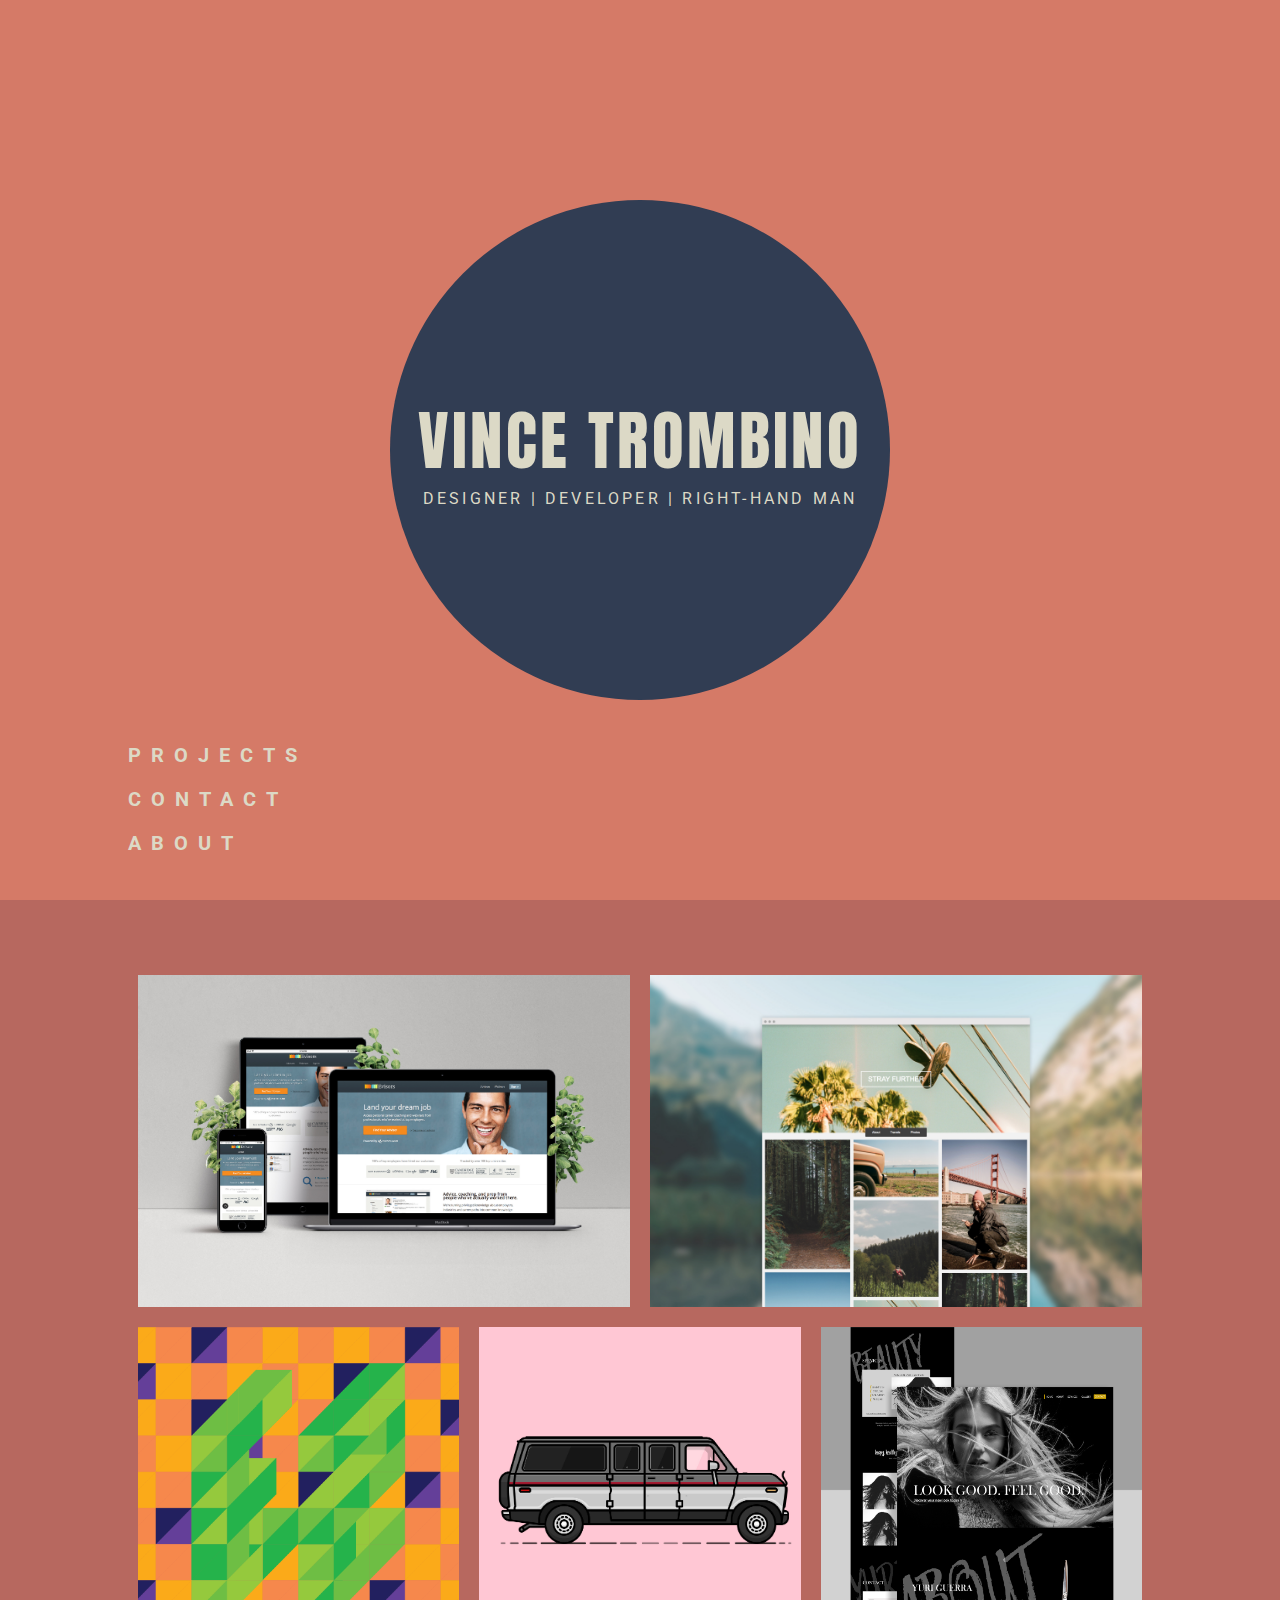
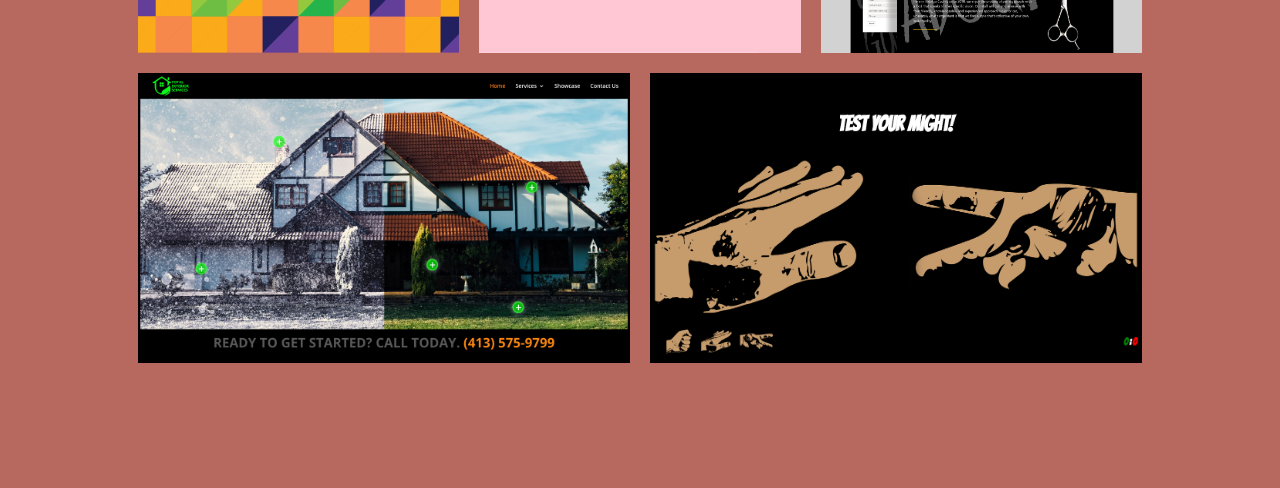
==== index.html @ 385462dc "Updated projects" ====
<!DOCTYPE html>
<html>
  <head>
    <meta charset="utf-8">
    <title>Home | Vince Trombino | Portfolio</title>
    <link rel="stylesheet" href="../reset.css">
    <link rel="stylesheet" href="../style.css">
    <link href="https://fonts.googleapis.com/css?family=Anton|Roboto" rel="stylesheet">
    <script src="https://ajax.googleapis.com/ajax/libs/jquery/3.3.1/jquery.min.js"></script>
    <script src="../scripts.js"></script>
  </head>
<body>


  <section id="landing">
    <div class="container">
      <div class="content">

        <div class="jumbotron">
          <h1>Vince Trombino</h1>
          <span class="subTitle">Designer | Developer | Right-Hand Man</span>
        </div>

        <div id="nav-wrapper">
          <ul id="nav1">
            <li><a href="#projects">Projects</a></li>
            <li><a href="#">Contact</a></li>
            <li><a href="#">About</a></li>
          </ul>
        </div>

      </div>
    </div>
  </section>


  <section id="projects">
    <div class="container">
      <div class="display">


        <div class="row">
          <div class="col-2">
            <a href="html/evisors.html">
              <span class="blurb">evisors</span>
              <img class="thumbnail" src="../img/thumbnails/EvisorsMock32.jpg">
            </a>
          </div>

          <div class="col-2">
            <a href="html/strayFurther.html">
              <span class="blurb">stray further</span>
              <img class="thumbnail" src="../img/thumbnails/blogBlurred32.jpg">
            </a>
          </div>
        </div>



        <div class="row">
          <div class="col-3">
            <a href="html/ez.html">
              <span class="blurb">ez local!</span>
              <img class="thumbnail" src="../img/thumbnails/ez_square.png">
            </a>
          </div>

          <div class="col-3">
            <a href="html/vanther.html">
              <span class="blurb">Vanther</span>
              <img class="thumbnail" src="../img/thumbnails/vanther_square.jpg">
            </a>
          </div>

          <div class="col-3">
            <a href="html/scaby.html">
              <span class="blurb">scaby baby</span>
              <img class="thumbnail" src="../img/yuri.png">
            </a>
          </div>
        </div>


        <div class="row">
          <div class="col-2">
            <a href="html/totalExteriors.html">
              <span class="blurb">total exteriors</span>
              <img class="thumbnail" src="../img/total_exteriors.png">
            </a>
          </div>

          <div class="col-2">
            <a href="html/roshambo.html">
              <span class="blurb">roshambo</span>
              <img class="thumbnail" src="../img/ROSHAMBO.png">
            </a>
          </div>
        </div>

      </div>
    </div>
  </section>



</body>
</html>
---- style.css ----
h1, h2, h3, h4, h5 {
  font-family: "Anton", sans-serif;
}

p, a, span, li {
  font-family: "Roboto", sans-serif;
}

* {
  box-sizing: border-box;
}

body {
  background-color: #d57a67;
}

a:visited {
  color: inherit;
}

#landing {
  width: 100%;
  height: 100vh;
  margin: 0;
  padding: 0;
  background-color: #d57a67;
  box-shadow: 0px 20px black;
}

.container {
  width: 80%;
  height: 100%;
  margin: 0 auto;
  position: relative;
  max-width: 1500px;
}

.content {
  width: 100%;
  height: 100%;
  margin: 0;
  display: flex;
  flex-direction: column;
  justify-content: center;
  align-items: center;
}

.jumbotron {
  width: 500px;
  height: 500px;
  text-align: center;
  text-transform: uppercase;
  color: #dcd9c6;
  letter-spacing: 0.2em;
  background-color: #313d53;
  border-radius: 500px;
  display: flex;
  flex-direction: column;
  justify-content: center;
  align-items: center;
}

h1 {
  font-size: 65px;
}

#nav-wrapper {
  display: block;
  width: 100%;
  position: absolute;
  bottom: 25px;
}

#nav1 {
  list-style: none;
}
#nav1 li a {
  display: inline-block;
  text-transform: uppercase;
  font-weight: 700;
  text-decoration: none;
  color: #dcd9c6;
  font-size: 20px;
  letter-spacing: 0.5em;
  margin-bottom: 20px;
}

#nav2 {
  width: 40%;
  justify-content: space-between;
  list-style: none;
  display: flex;
}
#nav2 li a {
  margin-right: 20px;
  text-transform: uppercase;
  font-weight: 700;
  text-decoration: none;
  color: #dcd9c6;
  font-size: 16px;
  letter-spacing: 0.5em;
}

.header {
  height: 40px;
  width: 100%;
  display: flex;
  justify-content: space-between;
  align-items: center;
  margin-top: 20px;
  margin-bottom: 80px;
}

#logo {
  height: 100%;
  width: auto;
}

#projects {
  width: 100%;
  height: auto;
  background-color: #b7685f;
  padding: 75px 0;
}

.content {
  width: auto;
  height: 100%;
  box-sizing: border-box;
}

.row {
  width: 100%;
  height: 100%;
  display: flex;
  justify-content: space-between;
  margin-bottom: 20px;
}

.col-2 {
  width: 50%;
  height: auto;
  display: inline-block;
  position: relative;
  max-height: auto;
  margin: 0 10px;
}

.col-3 {
  width: 33.33333333%;
  height: auto;
  display: inline-block;
  position: relative;
  max-width: 500px;
  max-height: auto;
  margin: 0 10px;
}

.thumbnail {
  height: 100%;
  width: 100%;
}

.blurb {
  position: absolute;
  bottom: 0;
  width: 100%;
  text-align: left;
  padding: 25px;
  background-color: rgba(0, 0, 0, 0.65);
  color: white;
  text-transform: uppercase;
  margin: 0;
  font-size: 12px;
  letter-spacing: 0.2em;
  display: none;
}

.showcase {
  height: auto;
  width: 100%;
  margin-bottom: 15px;
}

.project-header {
  width: 700px;
  margin: 0 auto;
  color: #dcd9c6;
  text-align: center;
  padding-bottom: 50px;
}

.title {
  font-size: 35px;
  text-transform: uppercase;
  letter-spacing: 0.2em;
  font-weight: 700;
  display: inline-block;
  margin-bottom: 15px;
}

.display {
  margin-bottom: 50px;
}

/*# sourceMappingURL=style.css.map */
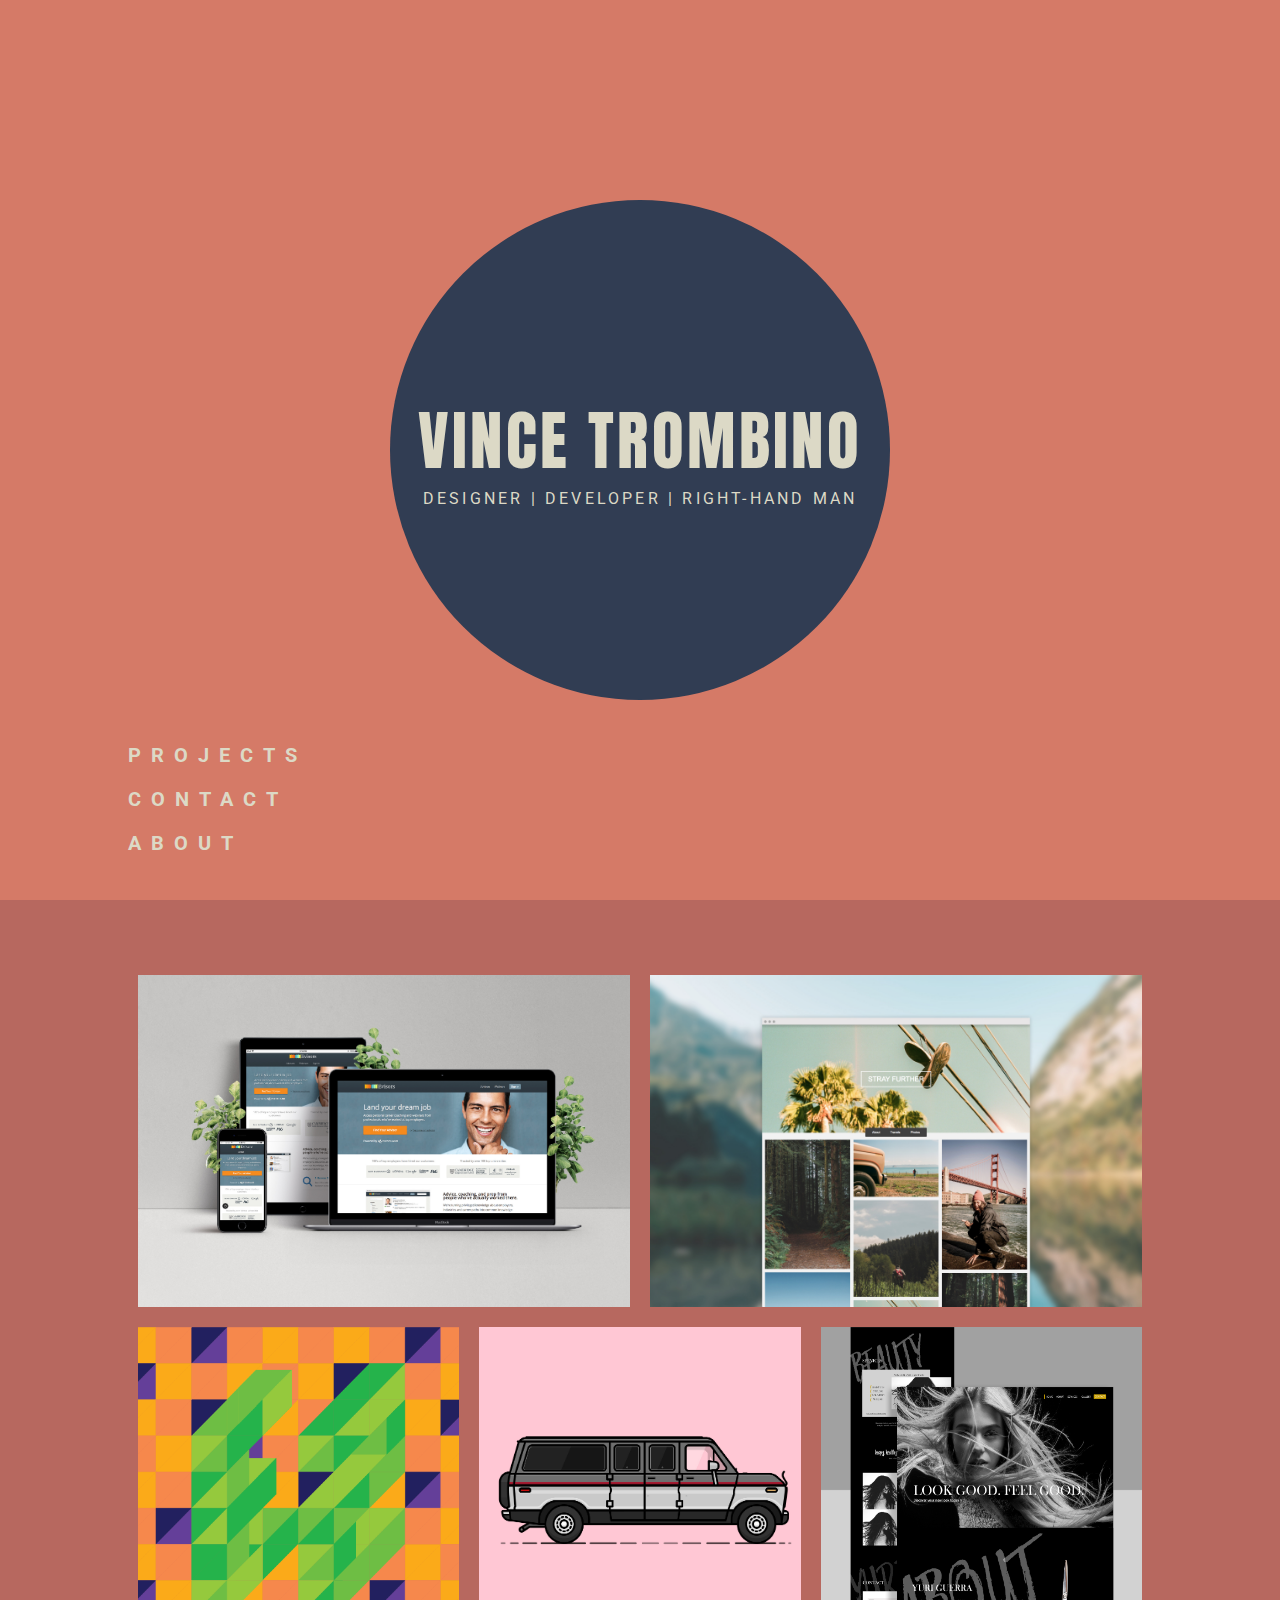
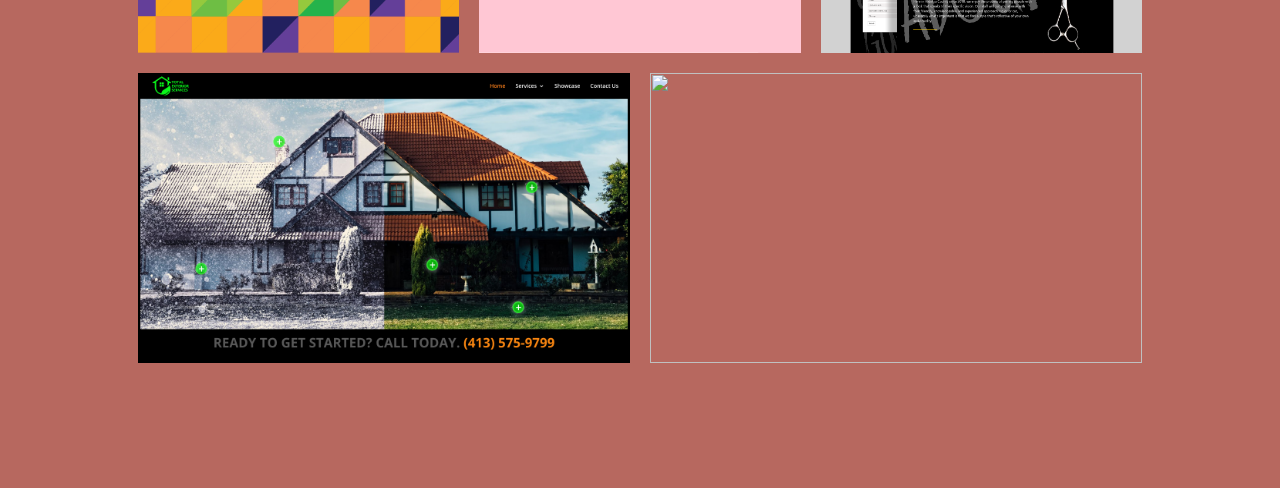
==== commit ac7754e2: "Update index.html" ====
--- a/index.html
+++ b/index.html
@@ -92,7 +92,7 @@
           <div class="col-2">
             <a href="html/roshambo.html">
               <span class="blurb">roshambo</span>
-              <img class="thumbnail" src="../img/ROSHAMBO.png">
+              <img class="thumbnail" src="../img/roshambo.png">
             </a>
           </div>
         </div>
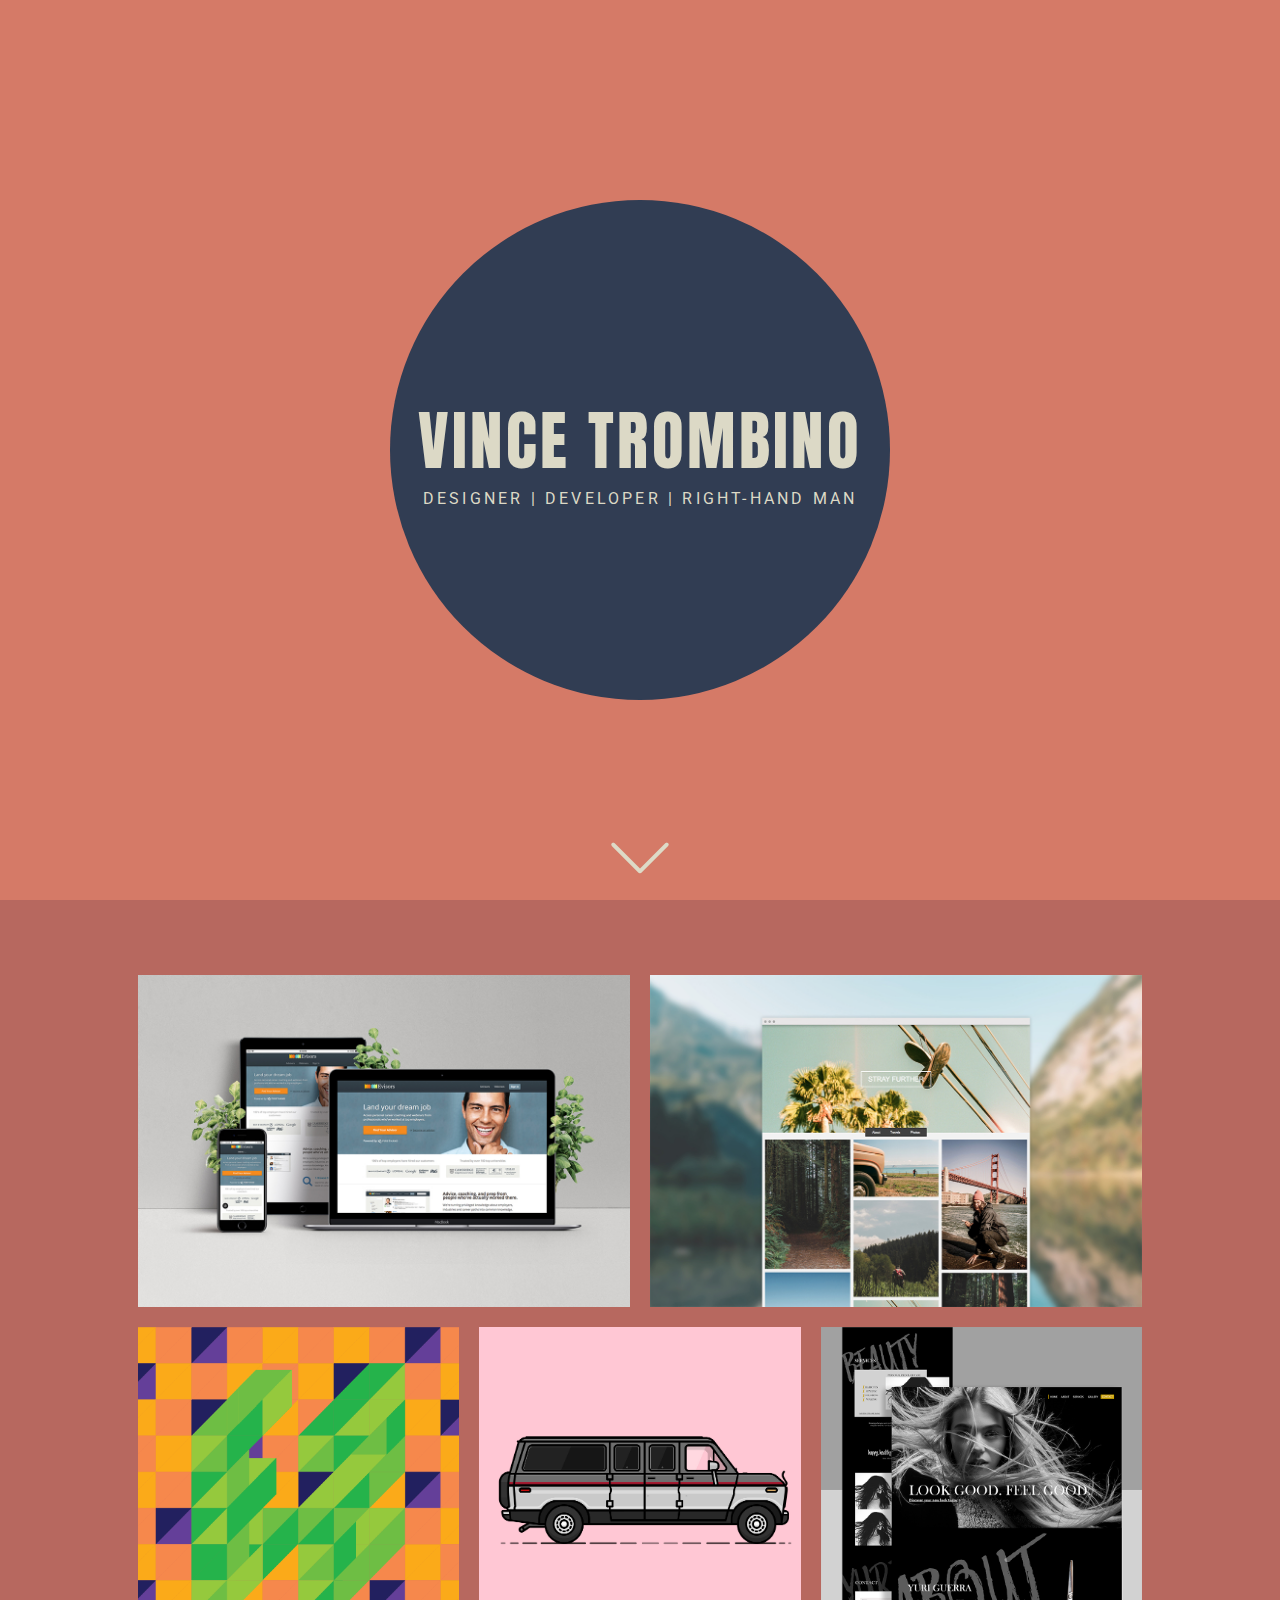
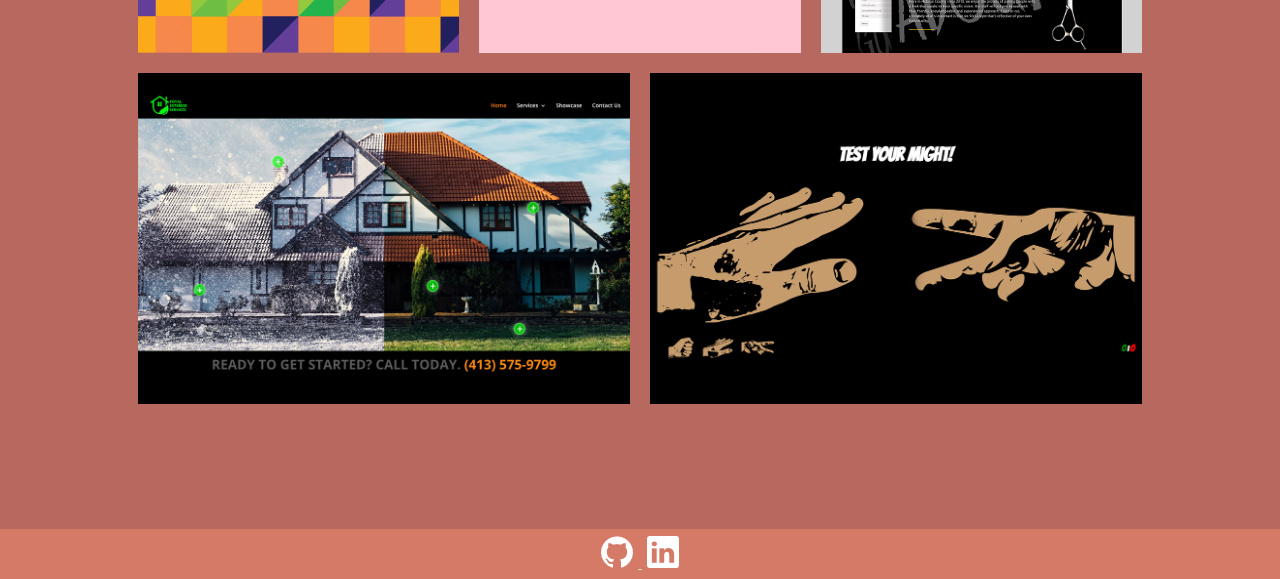
==== commit b0a49a12: "Updated project descriptions" ====
--- a/index.html
+++ b/index.html
@@ -23,9 +23,7 @@
 
         <div id="nav-wrapper">
           <ul id="nav1">
-            <li><a href="#projects">Projects</a></li>
-            <li><a href="#">Contact</a></li>
-            <li><a href="#">About</a></li>
+            <img src="img/down-arrow.png"
           </ul>
         </div>
 
@@ -43,14 +41,14 @@
           <div class="col-2">
             <a href="html/evisors.html">
               <span class="blurb">evisors</span>
-              <img class="thumbnail" src="../img/thumbnails/EvisorsMock32.jpg">
+              <img class="thumbnail" src="../img/thumbnails/evisors_new_thumb.jpg">
             </a>
           </div>
 
           <div class="col-2">
             <a href="html/strayFurther.html">
               <span class="blurb">stray further</span>
-              <img class="thumbnail" src="../img/thumbnails/blogBlurred32.jpg">
+              <img class="thumbnail" src="../img/thumbnails/stray_new_thumb.jpg">
             </a>
           </div>
         </div>
@@ -73,9 +71,9 @@
           </div>
 
           <div class="col-3">
-            <a href="html/scaby.html">
-              <span class="blurb">scaby baby</span>
-              <img class="thumbnail" src="../img/yuri.png">
+            <a href="html/yuri.html">
+              <span class="blurb">YURI</span>
+              <img class="thumbnail" src="../img/thumbnails/yuri_thumb.png">
             </a>
           </div>
         </div>
@@ -85,14 +83,14 @@
           <div class="col-2">
             <a href="html/totalExteriors.html">
               <span class="blurb">total exteriors</span>
-              <img class="thumbnail" src="../img/total_exteriors.png">
+              <img class="thumbnail" src="../img//thumbnails/exterior_new_thumb.jpg">
             </a>
           </div>
 
           <div class="col-2">
             <a href="html/roshambo.html">
               <span class="blurb">roshambo</span>
-              <img class="thumbnail" src="../img/roshambo.png">
+              <img class="thumbnail" src="../img/thumbnails/roshambo_new_thumb.jpg">
             </a>
           </div>
         </div>
@@ -101,6 +99,21 @@
     </div>
   </section>
 
+  <section>
+    <div id="footer">
+      <div id="icon-wrapper">
+
+          <a href="https://github.com/keyboardsourcery">
+            <img class="social" src="img/github-logo.png">
+          </a>
+
+          <a href="https://www.linkedin.com/in/vincent-trombino-725a44163/">
+            <img class="social" src="img/linkedin-logo.png">
+          </a>
+      </div>
+    </div>
+  </section>
+
 
 
 </body>
--- a/style.css
+++ b/style.css
@@ -14,8 +14,12 @@
   background-color: #d57a67;
 }
 
+a {
+  color: #dcd9c6;
+}
+
 a:visited {
-  color: inherit;
+  color: #dcd9c6;
 }
 
 #landing {
@@ -68,10 +72,13 @@
   display: block;
   width: 100%;
   position: absolute;
-  bottom: 25px;
+  bottom: 10px;
 }
 
 #nav1 {
+  display: flex;
+  justify-content: center;
+  align-items: center;
   list-style: none;
 }
 #nav1 li a {
@@ -80,9 +87,10 @@
   font-weight: 700;
   text-decoration: none;
   color: #dcd9c6;
-  font-size: 20px;
+  font-size: 16px;
   letter-spacing: 0.5em;
   margin-bottom: 20px;
+  margin-left: 20px;
 }
 
 #nav2 {
@@ -116,6 +124,17 @@
   width: auto;
 }
 
+#footer {
+  display: flex;
+  justify-content: center;
+  align-items: center;
+  width: 100%;
+  height: 50px;
+}
+#footer .social {
+  padding: 0 5px;
+}
+
 #projects {
   width: 100%;
   height: auto;
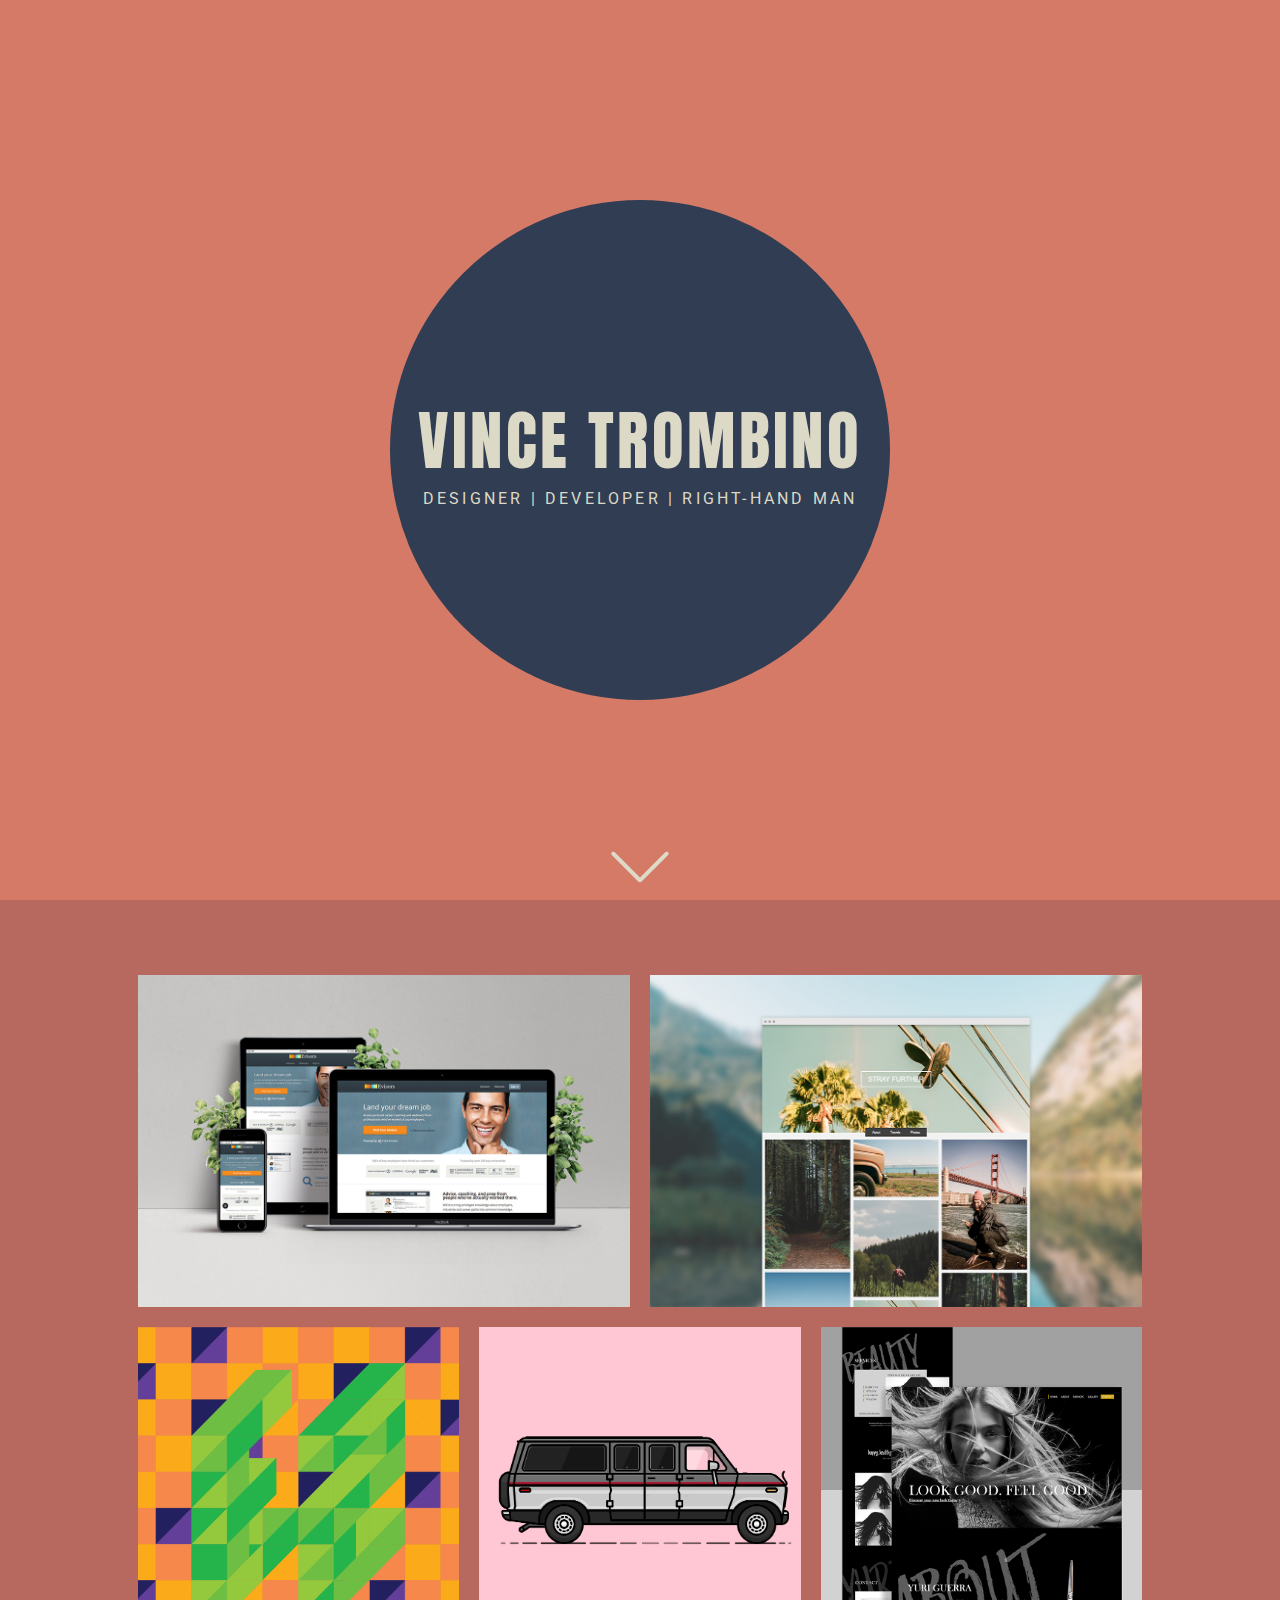
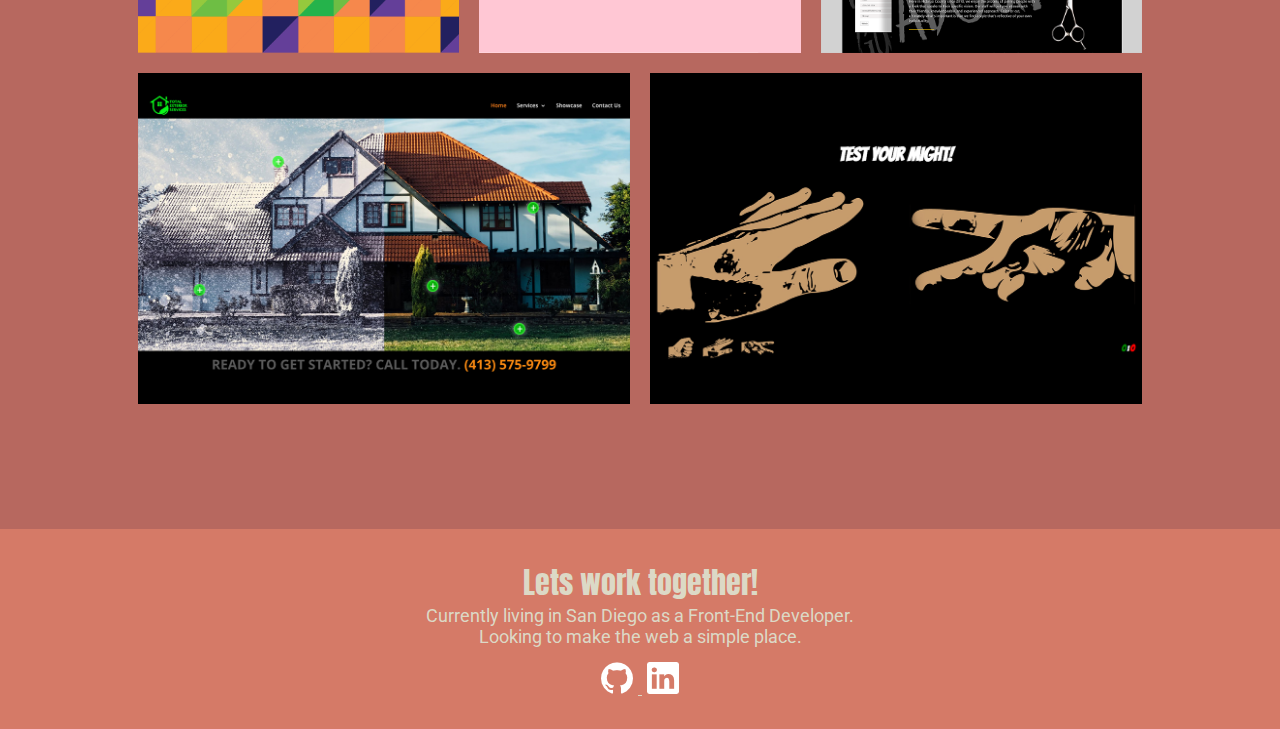
==== commit d886f598: "Added roshambo demo" ====
--- a/index.html
+++ b/index.html
@@ -21,10 +21,8 @@
           <span class="subTitle">Designer | Developer | Right-Hand Man</span>
         </div>
 
-        <div id="nav-wrapper">
-          <ul id="nav1">
-            <img src="img/down-arrow.png"
-          </ul>
+        <div id="nav-arrow">
+          <img src="img/down-arrow.png"
         </div>
 
       </div>
@@ -101,13 +99,14 @@
 
   <section>
     <div id="footer">
+      <h3>Lets work together!</h3>
+      <p id="bio">Currently living in San Diego as a Front-End Developer.<br>Looking to make the web a simple place.</p>
       <div id="icon-wrapper">
-
-          <a href="https://github.com/keyboardsourcery">
+          <a target="_blank" href="https://github.com/keyboardsourcery">
             <img class="social" src="img/github-logo.png">
           </a>
 
-          <a href="https://www.linkedin.com/in/vincent-trombino-725a44163/">
+          <a target="_blank" href="https://www.linkedin.com/in/vincent-trombino-725a44163/">
             <img class="social" src="img/linkedin-logo.png">
           </a>
       </div>
--- a/style.css
+++ b/style.css
@@ -1,9 +1,38 @@
 h1, h2, h3, h4, h5 {
   font-family: "Anton", sans-serif;
+  color: #dcd9c6;
 }
 
 p, a, span, li {
   font-family: "Roboto", sans-serif;
+  color: #dcd9c6;
+}
+
+h1 {
+  font-size: 65px;
+}
+
+h3 {
+  font-size: 30px;
+  color: #dcd9c6;
+}
+
+#footer {
+  display: flex;
+  flex-direction: column;
+  justify-content: center;
+  align-items: center;
+  width: 100%;
+  height: 50px;
+  padding: 100px 0;
+}
+#footer .social {
+  padding: 0 5px;
+}
+#footer #bio {
+  text-align: center;
+  font-size: 18px;
+  margin-bottom: 15px;
 }
 
 * {
@@ -64,24 +93,26 @@
   align-items: center;
 }
 
-h1 {
-  font-size: 65px;
-}
-
-#nav-wrapper {
-  display: block;
-  width: 100%;
+@keyframes bounce {
+  0% {
+    bottom: 0 box-shadow 0 0 5px rgba(0, 0, 0, 0.5);
+  }
+  100% {
+    bottom: 50px box-shadow 0 50px 50px rgba(0, 0, 0, 0.1);
+  }
+}
+#nav-arrow {
+  animation: bounce 0.5s cubic-bezier(0.1, 0.25, 0.1, 1) 0s infinite alternate both;
+}
+
+#nav-arrow {
+  display: flex;
+  justify-content: center;
+  align-items: center;
   position: absolute;
-  bottom: 10px;
-}
-
-#nav1 {
-  display: flex;
-  justify-content: center;
-  align-items: center;
-  list-style: none;
-}
-#nav1 li a {
+  bottom: 1px;
+}
+#nav-arrow li a {
   display: inline-block;
   text-transform: uppercase;
   font-weight: 700;
@@ -124,17 +155,6 @@
   width: auto;
 }
 
-#footer {
-  display: flex;
-  justify-content: center;
-  align-items: center;
-  width: 100%;
-  height: 50px;
-}
-#footer .social {
-  padding: 0 5px;
-}
-
 #projects {
   width: 100%;
   height: auto;
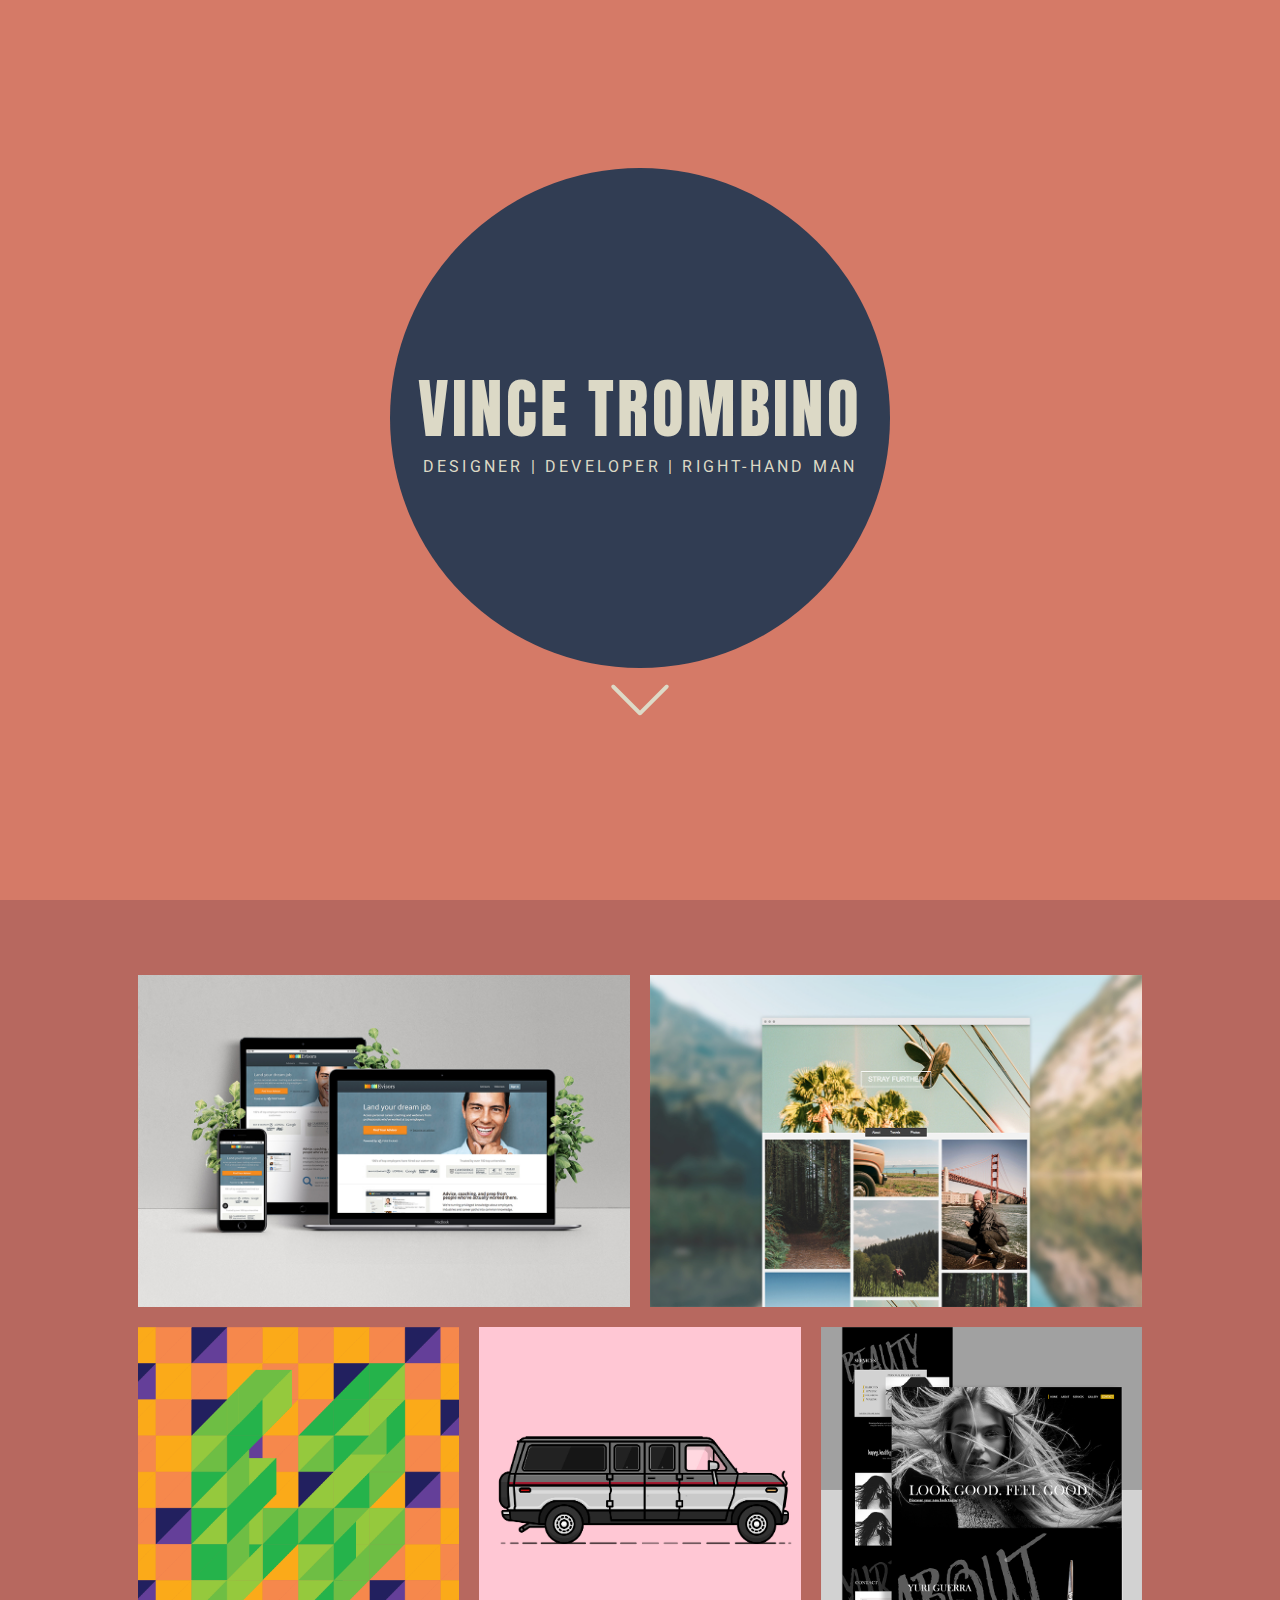
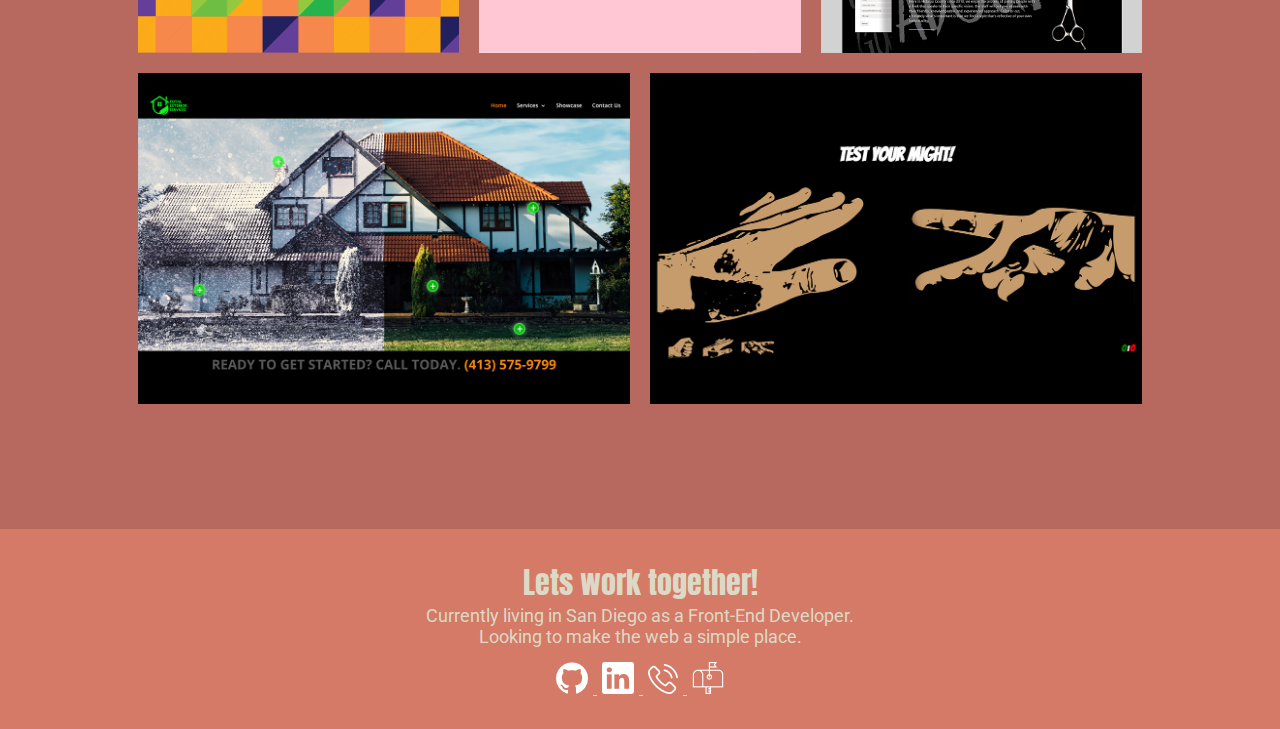
==== commit 87a04f7f: "Update" ====
--- a/index.html
+++ b/index.html
@@ -2,6 +2,7 @@
 <html>
   <head>
     <meta charset="utf-8">
+    <meta content="width=device-width, initial-scale=1" name="viewport" />
     <title>Home | Vince Trombino | Portfolio</title>
     <link rel="stylesheet" href="../reset.css">
     <link rel="stylesheet" href="../style.css">
@@ -13,20 +14,18 @@
 
 
   <section id="landing">
-    <div class="container">
-      <div class="content">
+    <div id="content"
+      <div class="container">
 
         <div class="jumbotron">
           <h1>Vince Trombino</h1>
           <span class="subTitle">Designer | Developer | Right-Hand Man</span>
         </div>
 
-        <div id="nav-arrow">
-          <img src="img/down-arrow.png"
-        </div>
+        <img id="nav-arrow" src="img/down-arrow.png"
+      </div>
 
-      </div>
-    </div>
+
   </section>
 
 
@@ -97,17 +96,25 @@
     </div>
   </section>
 
-  <section>
+  <section id="contact">
     <div id="footer">
       <h3>Lets work together!</h3>
       <p id="bio">Currently living in San Diego as a Front-End Developer.<br>Looking to make the web a simple place.</p>
       <div id="icon-wrapper">
           <a target="_blank" href="https://github.com/keyboardsourcery">
-            <img class="social" src="img/github-logo.png">
+            <img class="social hvr-icon" src="img/github-logo.png">
           </a>
 
           <a target="_blank" href="https://www.linkedin.com/in/vincent-trombino-725a44163/">
             <img class="social" src="img/linkedin-logo.png">
+          </a>
+
+          <a target="_blank" href="tel:6303905652">
+            <img class="social" src="img/phone-call.png">
+          </a>
+
+          <a target="_blank" href="mailto:keyboardsourcery@gmail.com">
+            <img class="social" src="img/mailbox.png">
           </a>
       </div>
     </div>
--- a/style.css
+++ b/style.css
@@ -68,7 +68,7 @@
   max-width: 1500px;
 }
 
-.content {
+#content {
   width: 100%;
   height: 100%;
   margin: 0;
@@ -81,6 +81,7 @@
 .jumbotron {
   width: 500px;
   height: 500px;
+  margin: 0 auto;
   text-align: center;
   text-transform: uppercase;
   color: #dcd9c6;
@@ -93,24 +94,9 @@
   align-items: center;
 }
 
-@keyframes bounce {
-  0% {
-    bottom: 0 box-shadow 0 0 5px rgba(0, 0, 0, 0.5);
-  }
-  100% {
-    bottom: 50px box-shadow 0 50px 50px rgba(0, 0, 0, 0.1);
-  }
-}
 #nav-arrow {
-  animation: bounce 0.5s cubic-bezier(0.1, 0.25, 0.1, 1) 0s infinite alternate both;
-}
-
-#nav-arrow {
-  display: flex;
-  justify-content: center;
-  align-items: center;
-  position: absolute;
-  bottom: 1px;
+  display: block;
+  margin: 0 auto;
 }
 #nav-arrow li a {
   display: inline-block;
@@ -125,13 +111,12 @@
 }
 
 #nav2 {
-  width: 40%;
+  width: 300px;
+  display: flex;
   justify-content: space-between;
   list-style: none;
-  display: flex;
 }
 #nav2 li a {
-  margin-right: 20px;
   text-transform: uppercase;
   font-weight: 700;
   text-decoration: none;
@@ -176,6 +161,13 @@
   margin-bottom: 20px;
 }
 
+@media screen and (max-width: 800px) {
+  .row {
+    flex-direction: column;
+    justify-content: center;
+    align-items: center;
+  }
+}
 .col-2 {
   width: 50%;
   height: auto;
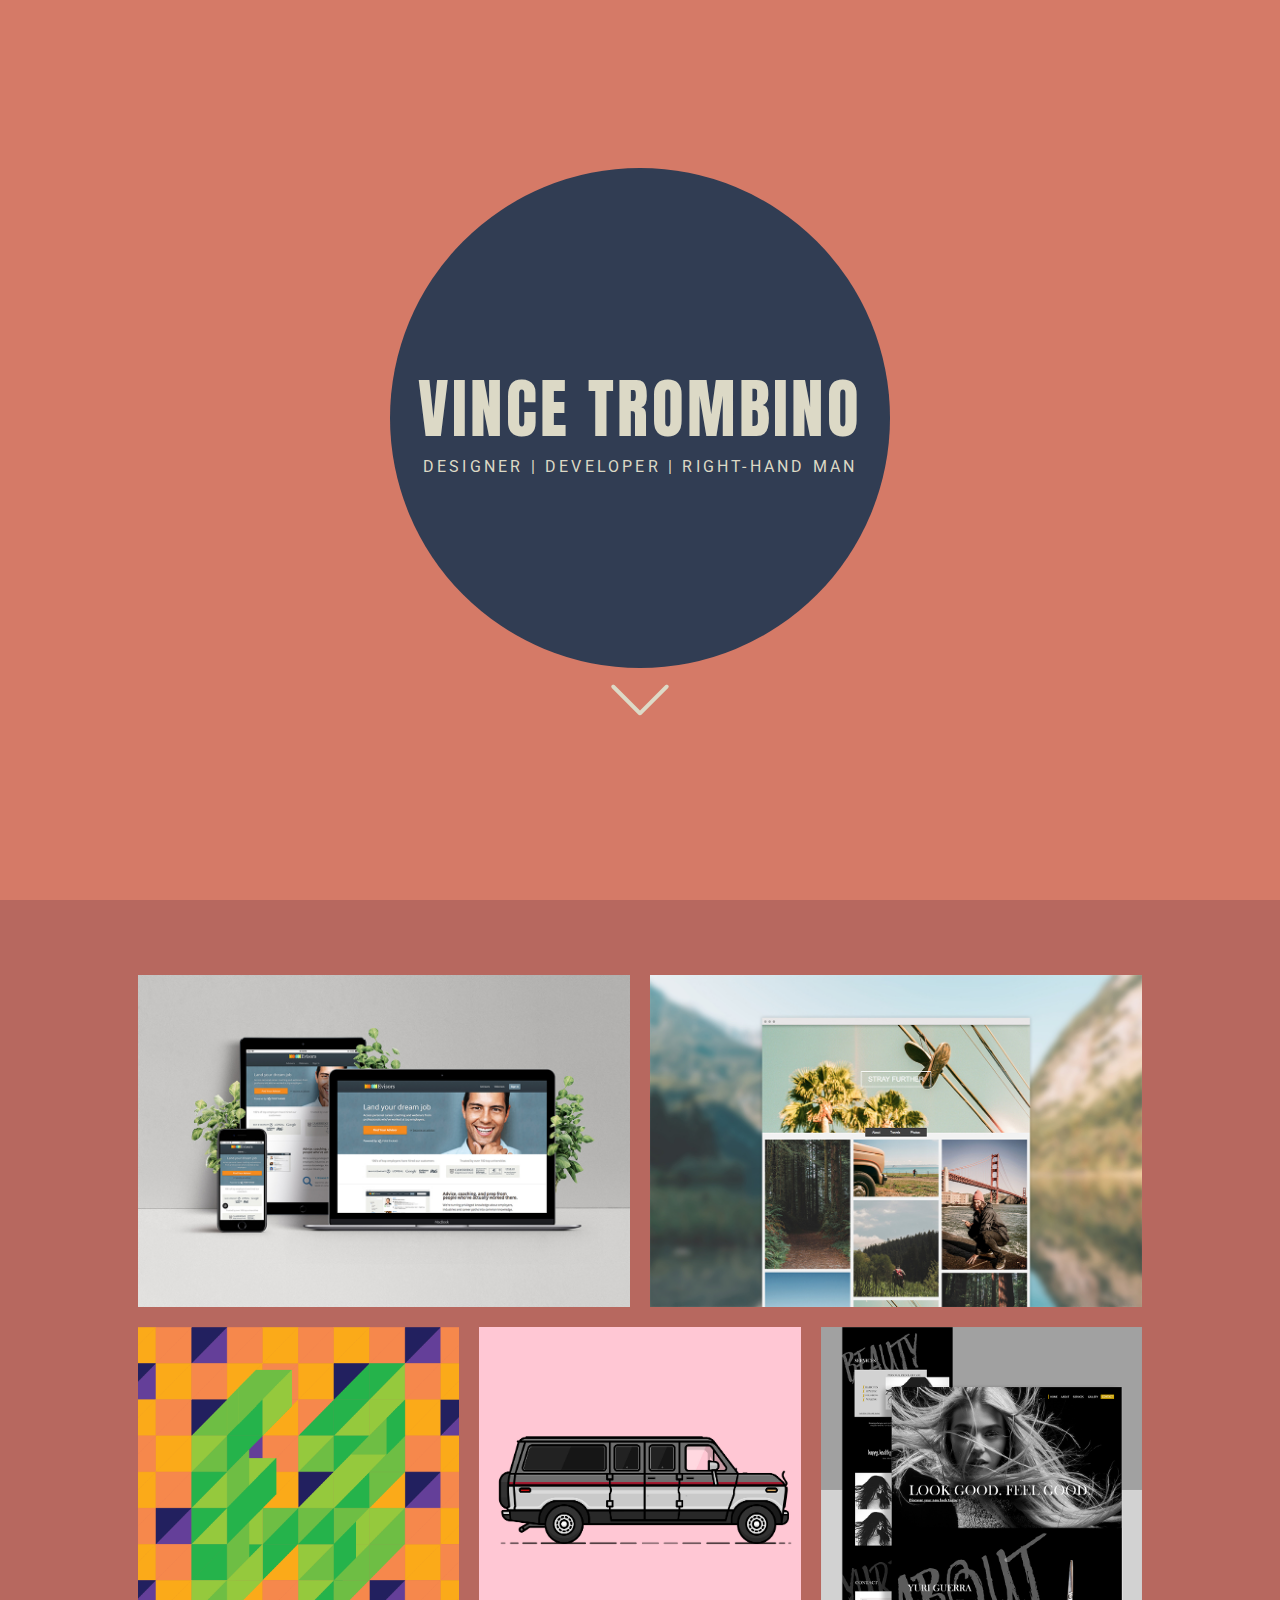
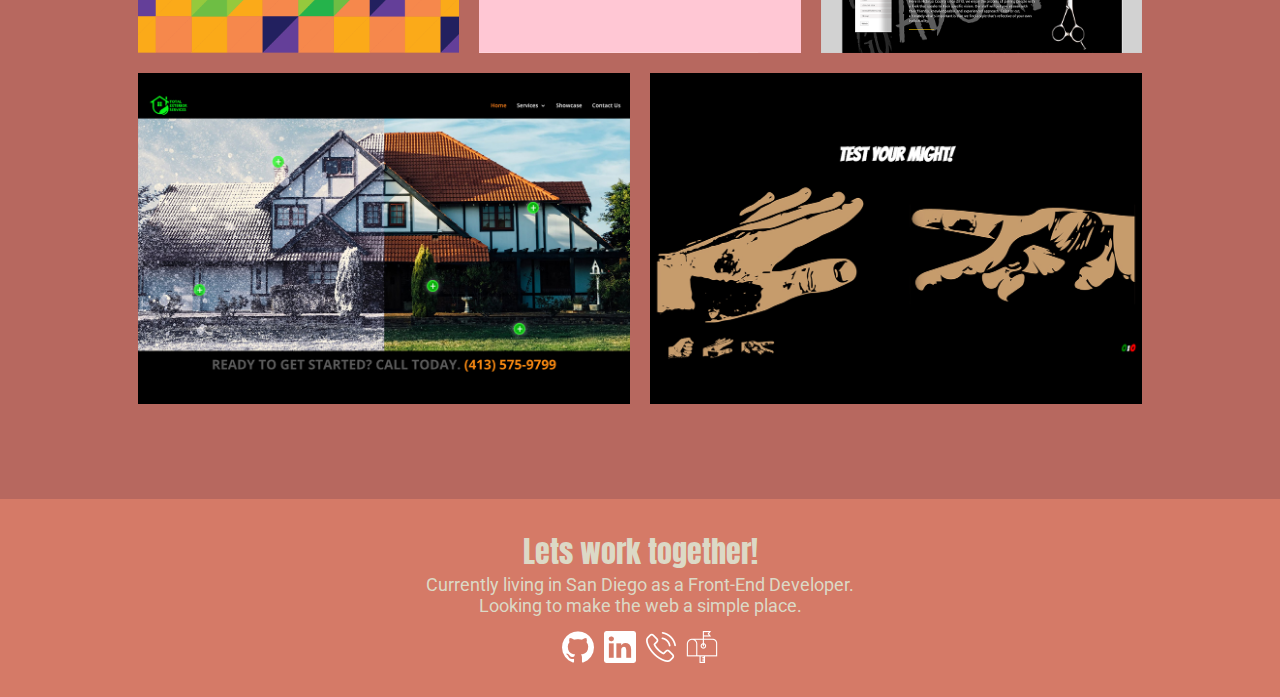
==== commit 8ae83d18: "Fixed formatting bugs" ====
--- a/index.html
+++ b/index.html
@@ -36,14 +36,14 @@
 
         <div class="row">
           <div class="col-2">
-            <a href="html/evisors.html">
-              <span class="blurb">evisors</span>
-              <img class="thumbnail" src="../img/thumbnails/evisors_new_thumb.jpg">
+            <a class="preview" href="html/evisors.html">
+                <span class="blurb">evisors</span>
+                <img class="thumbnail" src="../img/thumbnails/evisors_new_thumb.jpg">
             </a>
           </div>
 
           <div class="col-2">
-            <a href="html/strayFurther.html">
+            <a class="preview" href="html/strayFurther.html">
               <span class="blurb">stray further</span>
               <img class="thumbnail" src="../img/thumbnails/stray_new_thumb.jpg">
             </a>
@@ -54,21 +54,21 @@
 
         <div class="row">
           <div class="col-3">
-            <a href="html/ez.html">
+            <a class="preview" href="html/ez.html">
               <span class="blurb">ez local!</span>
               <img class="thumbnail" src="../img/thumbnails/ez_square.png">
             </a>
           </div>
 
           <div class="col-3">
-            <a href="html/vanther.html">
+            <a class="preview" href="html/vanther.html">
               <span class="blurb">Vanther</span>
               <img class="thumbnail" src="../img/thumbnails/vanther_square.jpg">
             </a>
           </div>
 
           <div class="col-3">
-            <a href="html/yuri.html">
+            <a class="preview" href="html/yuri.html">
               <span class="blurb">YURI</span>
               <img class="thumbnail" src="../img/thumbnails/yuri_thumb.png">
             </a>
@@ -78,14 +78,14 @@
 
         <div class="row">
           <div class="col-2">
-            <a href="html/totalExteriors.html">
+            <a class="preview" href="html/totalExteriors.html">
               <span class="blurb">total exteriors</span>
               <img class="thumbnail" src="../img//thumbnails/exterior_new_thumb.jpg">
             </a>
           </div>
 
           <div class="col-2">
-            <a href="html/roshambo.html">
+            <a class="preview" href="html/roshambo.html">
               <span class="blurb">roshambo</span>
               <img class="thumbnail" src="../img/thumbnails/roshambo_new_thumb.jpg">
             </a>
@@ -98,24 +98,28 @@
 
   <section id="contact">
     <div id="footer">
-      <h3>Lets work together!</h3>
-      <p id="bio">Currently living in San Diego as a Front-End Developer.<br>Looking to make the web a simple place.</p>
-      <div id="icon-wrapper">
-          <a target="_blank" href="https://github.com/keyboardsourcery">
-            <img class="social hvr-icon" src="img/github-logo.png">
+      <div class="container">
+        <div id="bio">
+            <h3>Lets work together!</h3>
+          <p>Currently living in San Diego as a Front-End Developer.<br>Looking to make the web a simple place.</p>
+        </div>
+        <div id="icon-wrapper">
+            <a target="_blank" href="https://github.com/keyboardsourcery">
+              <img class="social hvr-icon" src="img/github-logo.png">
+            </a>
+
+            <a target="_blank" href="https://www.linkedin.com/in/vincent-trombino-725a44163/">
+              <img class="social" src="img/linkedin-logo.png">
+            </a>
+
+            <a target="_blank" href="tel:6303905652">
+              <img class="social" src="img/phone-call.png">
+            </a>
+
+            <a target="_blank" href="mailto:keyboardsourcery@gmail.com">
+              <img class="social" src="img/mailbox.png">
           </a>
-
-          <a target="_blank" href="https://www.linkedin.com/in/vincent-trombino-725a44163/">
-            <img class="social" src="img/linkedin-logo.png">
-          </a>
-
-          <a target="_blank" href="tel:6303905652">
-            <img class="social" src="img/phone-call.png">
-          </a>
-
-          <a target="_blank" href="mailto:keyboardsourcery@gmail.com">
-            <img class="social" src="img/mailbox.png">
-          </a>
+        </div>
       </div>
     </div>
   </section>
--- a/style.css
+++ b/style.css
@@ -23,8 +23,8 @@
   justify-content: center;
   align-items: center;
   width: 100%;
-  height: 50px;
-  padding: 100px 0;
+  height: auto;
+  padding: 30px 0;
 }
 #footer .social {
   padding: 0 5px;
@@ -33,6 +33,12 @@
   text-align: center;
   font-size: 18px;
   margin-bottom: 15px;
+}
+
+#icon-wrapper {
+  display: flex;
+  align-items: center;
+  justify-content: center;
 }
 
 * {
@@ -71,7 +77,7 @@
 #content {
   width: 100%;
   height: 100%;
-  margin: 0;
+  margin: 0 auto;
   display: flex;
   flex-direction: column;
   justify-content: center;
@@ -94,6 +100,34 @@
   align-items: center;
 }
 
+@media (max-width: 510px) {
+  .container {
+    width: 100%;
+  }
+
+  .jumbotron {
+    width: 90vw;
+    height: 90vw;
+  }
+  .jumbotron h1 {
+    font-size: 50px;
+  }
+  .jumbotron .subTitle {
+    font-size: 12px;
+  }
+
+  #landing {
+    height: 80vh;
+  }
+}
+@media (max-width: 420px) {
+  .jumbotron h1 {
+    font-size: 40px;
+  }
+  .jumbotron .subTitle {
+    font-size: 8px;
+  }
+}
 #nav-arrow {
   display: block;
   margin: 0 auto;
@@ -111,7 +145,7 @@
 }
 
 #nav2 {
-  width: 300px;
+  width: 230px;
   display: flex;
   justify-content: space-between;
   list-style: none;
@@ -204,9 +238,30 @@
   margin: 0;
   font-size: 12px;
   letter-spacing: 0.2em;
-  display: none;
-}
-
+}
+
+@media (max-width: 500px) {
+  .container {
+    width: 90%;
+    height: auto;
+  }
+
+  .col-2, .col-3 {
+    width: 100%;
+  }
+
+  .row {
+    margin-bottom: 1px;
+  }
+
+  .display {
+    margin-bottom: 0px;
+  }
+
+  #projects {
+    height: auto;
+  }
+}
 .showcase {
   height: auto;
   width: 100%;
@@ -230,7 +285,7 @@
   margin-bottom: 15px;
 }
 
-.display {
+.content {
   margin-bottom: 50px;
 }
 
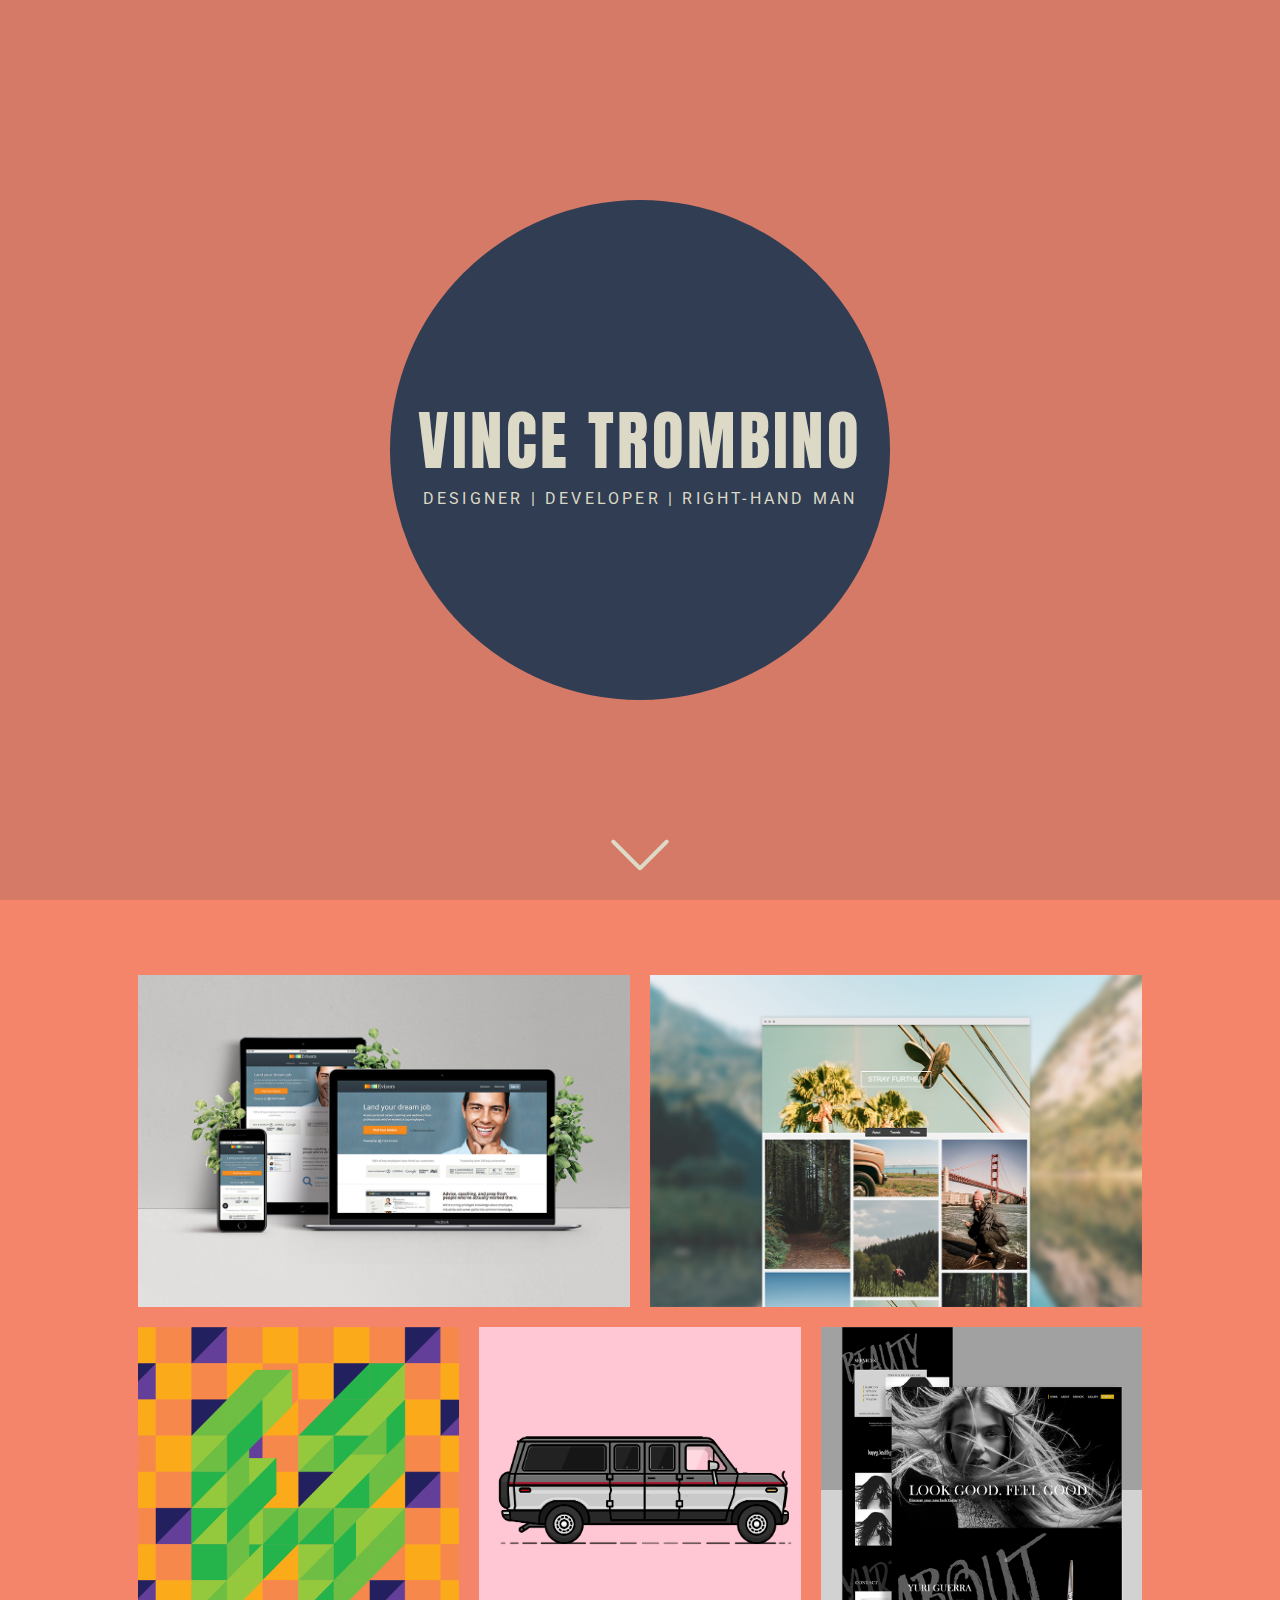
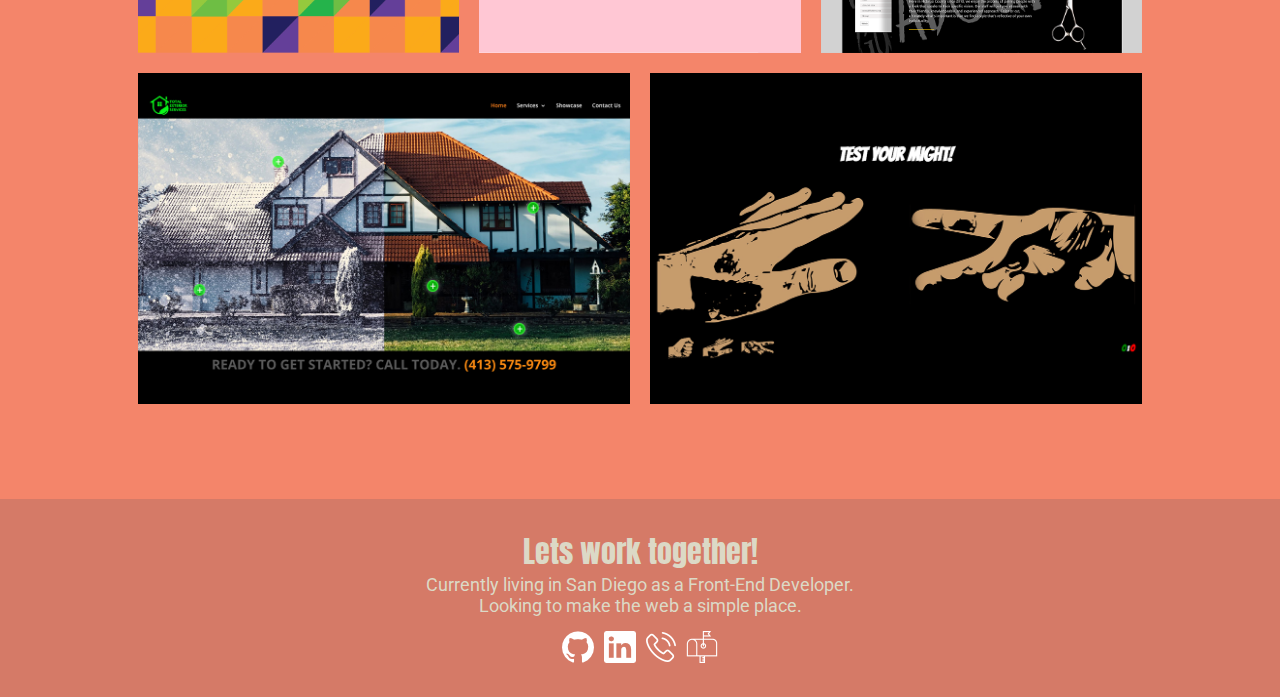
==== commit 76bfe556: "Fixed landing page display issues" ====
--- a/index.html
+++ b/index.html
@@ -14,16 +14,19 @@
 
 
   <section id="landing">
-    <div id="content"
-      <div class="container">
 
-        <div class="jumbotron">
-          <h1>Vince Trombino</h1>
-          <span class="subTitle">Designer | Developer | Right-Hand Man</span>
-        </div>
+    <div class="container">
+      <div class="grid">
 
-        <img id="nav-arrow" src="img/down-arrow.png"
+      <div class="jumbotron">
+        <h1>Vince Trombino</h1>
+        <span class="subTitle">Designer | Developer | Right-Hand Man</span>
       </div>
+      
+      <img id="nav-arrow" src="img/down-arrow.png">
+
+      </div>
+    </div>
 
 
   </section>
--- a/style.css
+++ b/style.css
@@ -60,8 +60,7 @@
 #landing {
   width: 100%;
   height: 100vh;
-  margin: 0;
-  padding: 0;
+  margin: 0 auto;
   background-color: #d57a67;
   box-shadow: 0px 20px black;
 }
@@ -72,42 +71,54 @@
   margin: 0 auto;
   position: relative;
   max-width: 1500px;
+  position: relative;
+}
+
+.grid {
+  height: 100%;
+  width: 100%;
+  display: grid;
+  grid-template-columns: auto;
+  grid-template-rows: 10% auto 10%;
+  place-items: center;
+}
+.grid #nav-arrow {
+  grid-column: 1;
+  grid-row: 3;
 }
 
 #content {
   width: 100%;
-  height: 100%;
-  margin: 0 auto;
+  height: auto;
+  display: block;
+  padding-top: calc(50vh - 250px);
+}
+
+.jumbotron {
+  width: 500px;
+  height: 500px;
+  text-align: center;
+  text-transform: uppercase;
+  color: #dcd9c6;
+  letter-spacing: 0.2em;
+  background-color: #313d53;
+  border-radius: 500px;
   display: flex;
   flex-direction: column;
   justify-content: center;
   align-items: center;
-}
-
-.jumbotron {
-  width: 500px;
-  height: 500px;
-  margin: 0 auto;
-  text-align: center;
-  text-transform: uppercase;
-  color: #dcd9c6;
-  letter-spacing: 0.2em;
-  background-color: #313d53;
-  border-radius: 500px;
-  display: flex;
-  flex-direction: column;
-  justify-content: center;
-  align-items: center;
-}
-
-@media (max-width: 510px) {
+  grid-column: 1;
+  grid-row: 2;
+}
+
+@media (max-width: 625px) {
   .container {
     width: 100%;
   }
 
   .jumbotron {
-    width: 90vw;
-    height: 90vw;
+    width: 450px;
+    height: 450px;
   }
   .jumbotron h1 {
     font-size: 50px;
@@ -115,14 +126,18 @@
   .jumbotron .subTitle {
     font-size: 12px;
   }
-
-  #landing {
-    height: 80vh;
-  }
-}
-@media (max-width: 420px) {
+}
+@media (max-width: 500px) {
+  .container {
+    width: 100%;
+  }
+
+  .jumbotron {
+    width: 300px;
+    height: 300px;
+  }
   .jumbotron h1 {
-    font-size: 40px;
+    font-size: 37px;
   }
   .jumbotron .subTitle {
     font-size: 8px;
@@ -177,7 +192,7 @@
 #projects {
   width: 100%;
   height: auto;
-  background-color: #b7685f;
+  background-color: #F4856A;
   padding: 75px 0;
 }
 
@@ -241,7 +256,7 @@
 }
 
 @media (max-width: 500px) {
-  .container {
+  .container1 {
     width: 90%;
     height: auto;
   }
